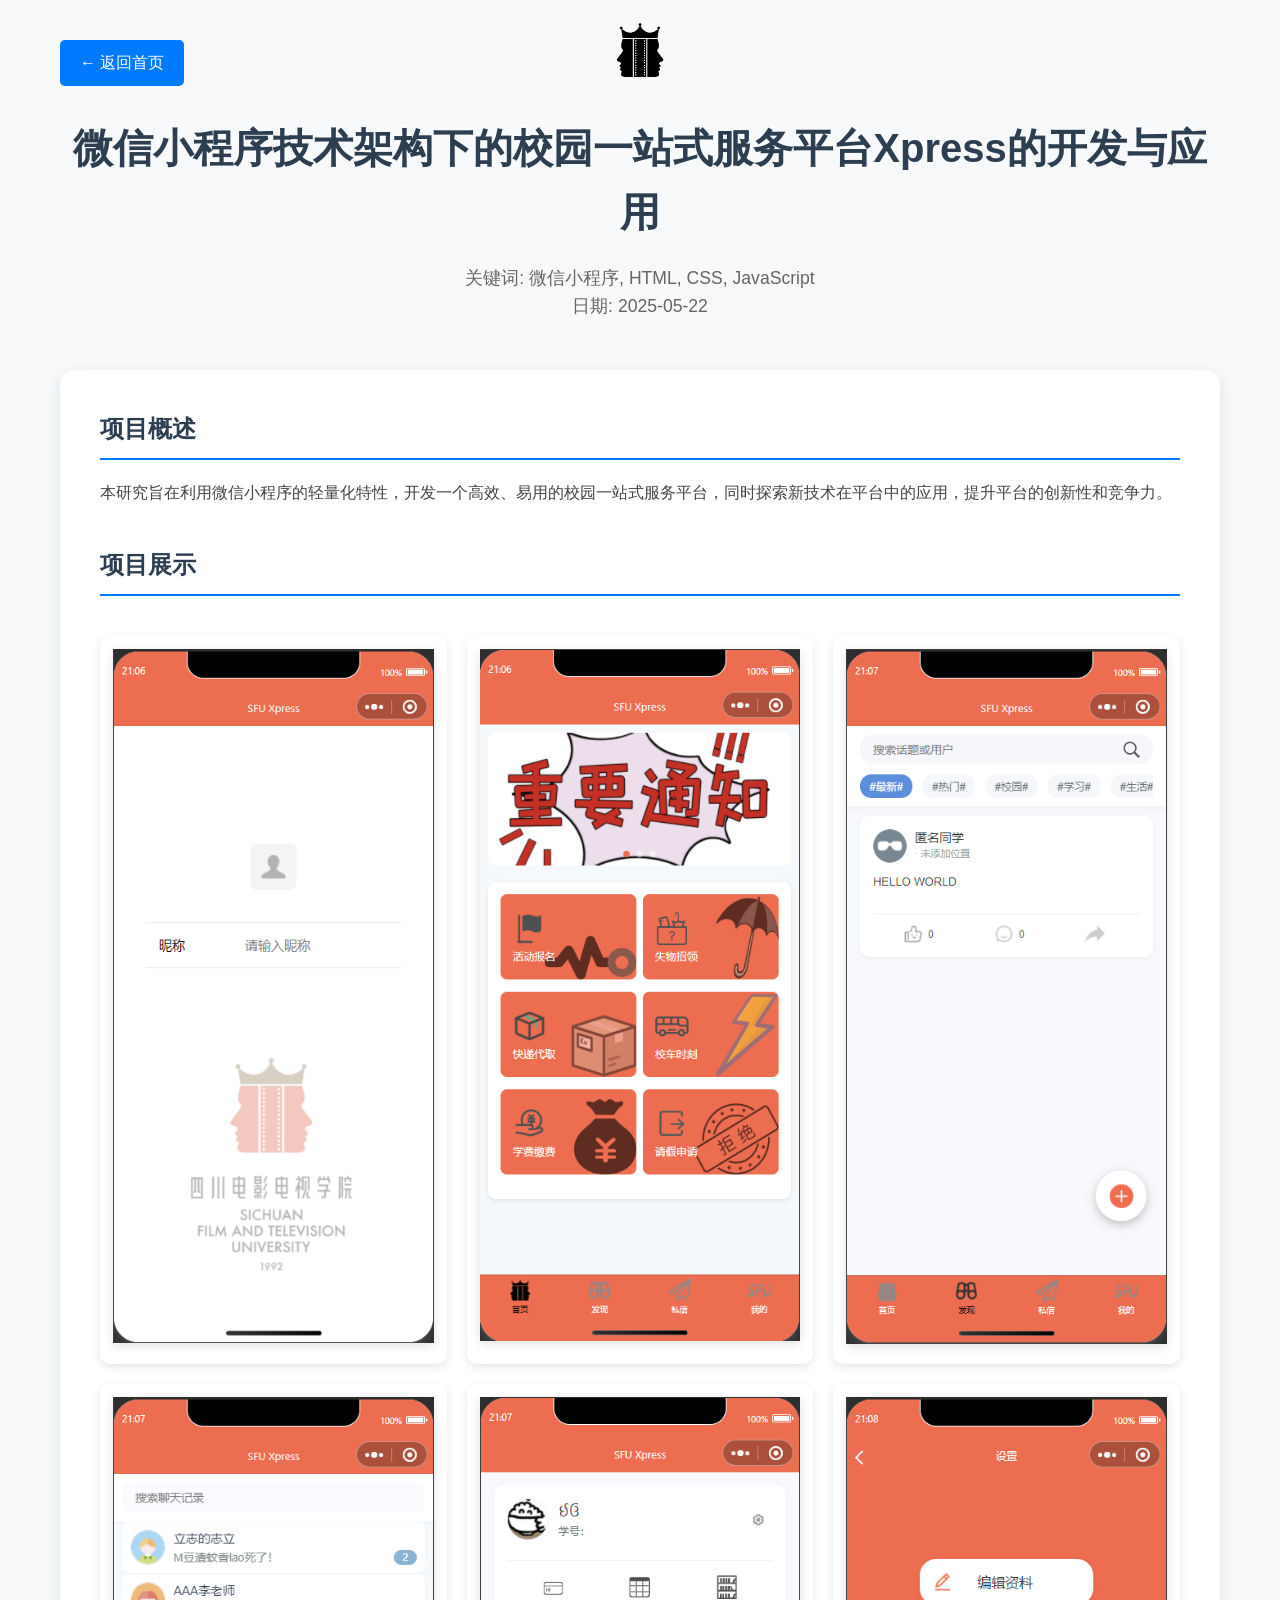
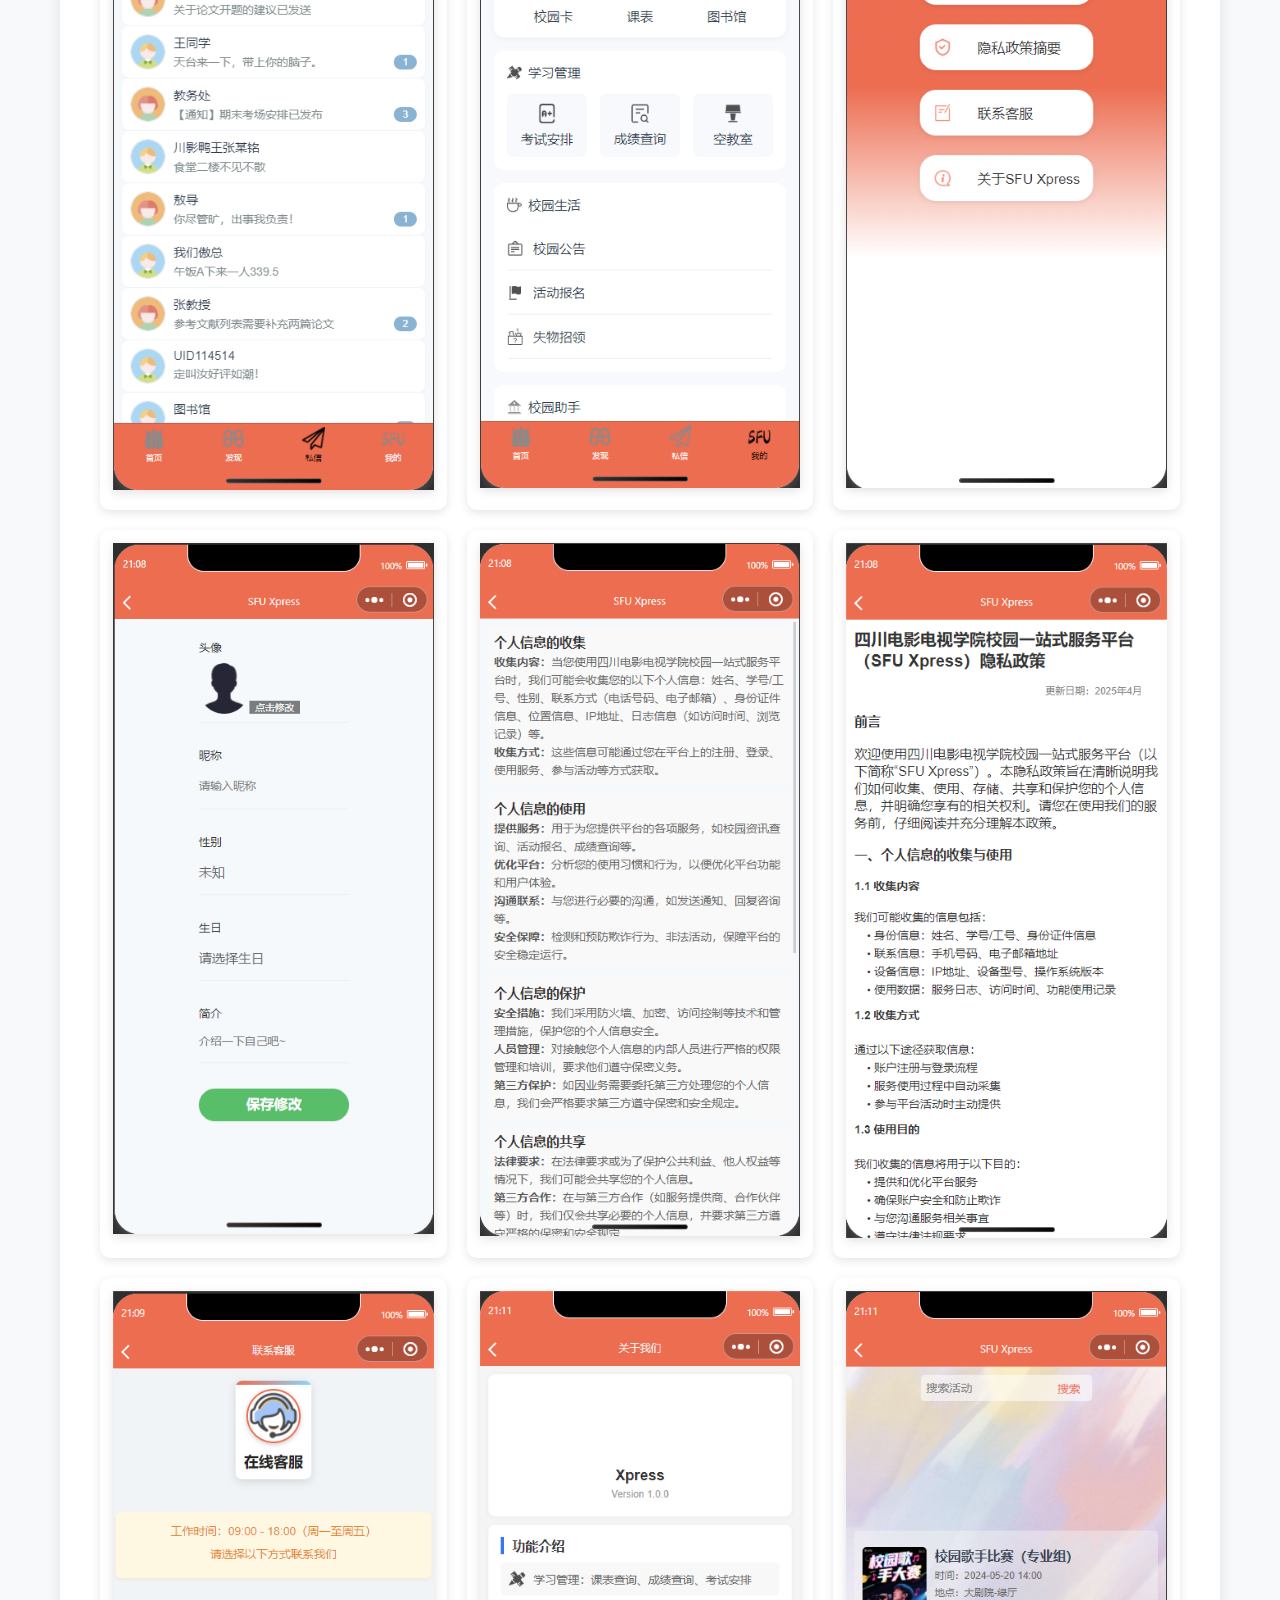
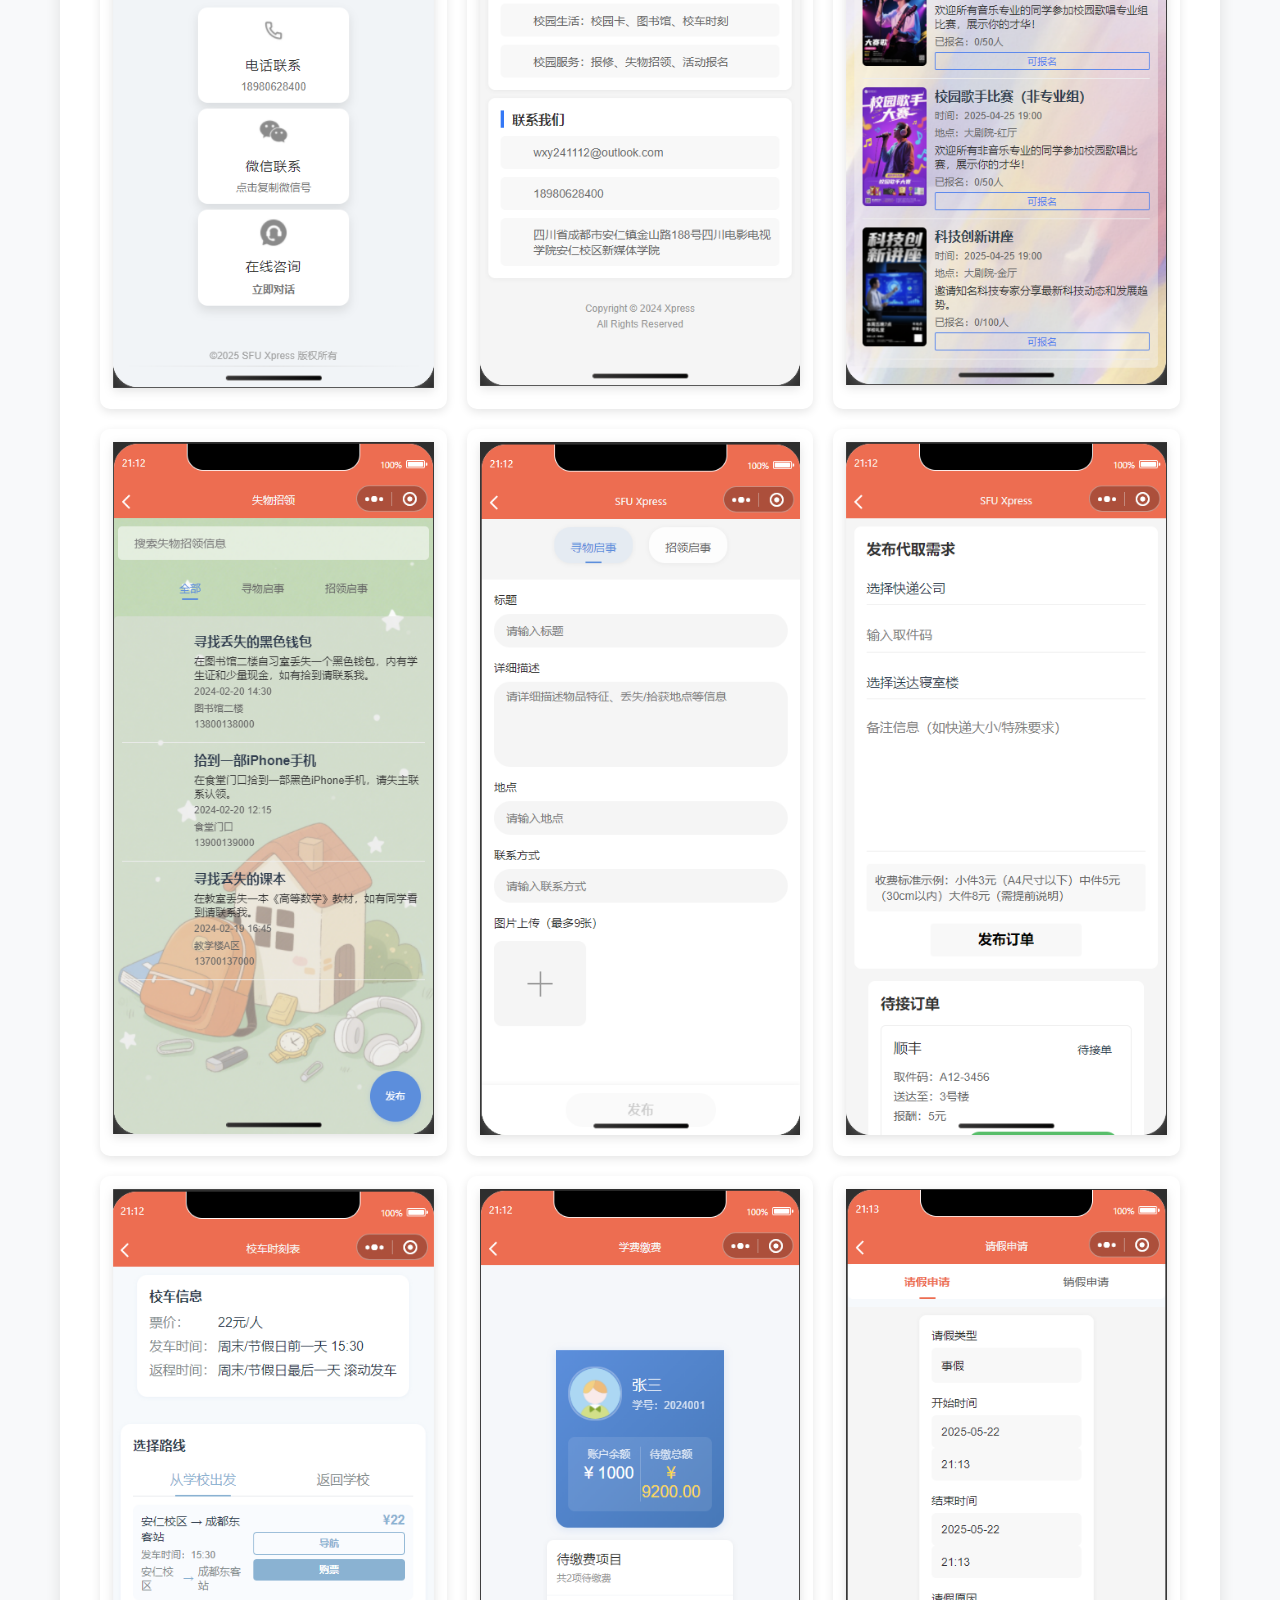
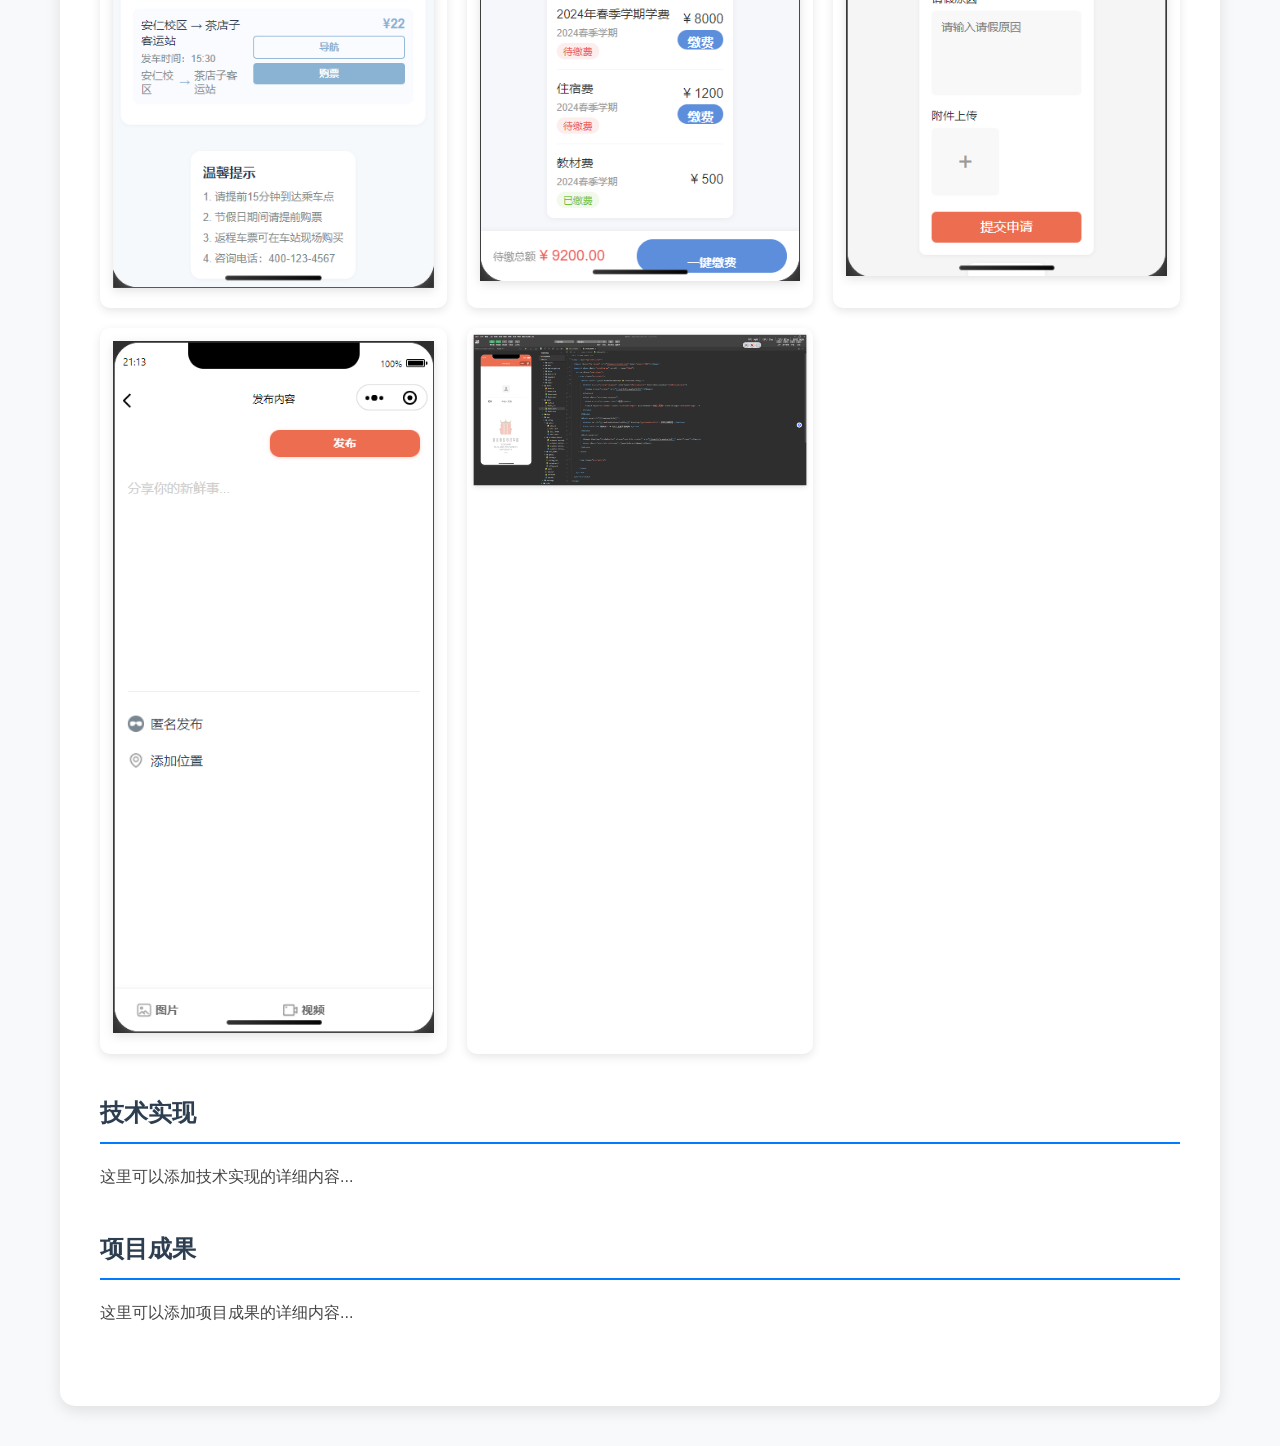
==== projects/project1.html @ 9599ce08 "Add files via upload" ====
<!DOCTYPE html>
<html lang="zh-CN">
<head>
    <meta charset="UTF-8">
    <meta name="viewport" content="width=device-width, initial-scale=1.0">
    <title>微信小程序技术架构下的校园一站式服务平台Xpress的开发与应用</title>
    <style>
        * {
            margin: 0;
            padding: 0;
            box-sizing: border-box;
            font-family: 'Segoe UI', Arial, sans-serif;
        }

        body {
            background-color: #f8f9fa;
            line-height: 1.6;
            color: #333;
        }

        .container {
            max-width: 1200px;
            margin: 0 auto;
            padding: 40px 20px;
        }

        .back-button {
            display: inline-block;
            padding: 10px 20px;
            background-color: #007bff;
            color: white;
            text-decoration: none;
            border-radius: 5px;
            margin-bottom: 30px;
            transition: background-color 0.3s;
        }

        .back-button:hover {
            background-color: #0056b3;
        }

        .project-header {
            text-align: center;
            margin-bottom: 50px;
        }

        .project-header h1 {
            font-size: 2.5em;
            color: #2c3e50;
            margin-bottom: 20px;
        }

        .project-header .meta {
            color: #666;
            font-size: 1.1em;
        }

        .project-content {
            background: white;
            padding: 40px;
            border-radius: 15px;
            box-shadow: 0 5px 15px rgba(0,0,0,0.1);
        }

        .image-gallery {
            display: grid;
            grid-template-columns: repeat(auto-fit, minmax(300px, 1fr));
            gap: 20px;
            margin: 40px 0;
        }

        .gallery-item {
            position: relative;
            overflow: hidden;
            border-radius: 10px;
            box-shadow: 0 3px 10px rgba(0,0,0,0.1);
        }

        .gallery-item img {
            width: 100%;
            height: auto;
            object-fit: contain;
            transition: transform 0.3s;
        }

        .gallery-item:hover img {
            transform: scale(1.05);
        }

        .section {
            margin-bottom: 40px;
        }

        .section h2 {
            color: #2c3e50;
            margin-bottom: 20px;
            padding-bottom: 10px;
            border-bottom: 2px solid #007bff;
        }

        .section p {
            margin-bottom: 15px;
            color: #444;
        }

        @media (max-width: 768px) {
            .container {
                padding: 20px;
            }

            .project-content {
                padding: 20px;
            }

            .image-gallery {
                grid-template-columns: 1fr;
            }
        }

        /* 修改logo样式 */
        .logo {
            position: absolute;
            top: 20px;
            left: 50%;
            transform: translateX(-50%);
            z-index: 1000;
        }
        .logo img {
            height: 60px;
        }
    </style>
</head>
<body>
    <div class="logo">
        <img src="../images/logo.png" alt="学校logo">
    </div>
    <div class="container">
        <a href="../index.html" class="back-button">← 返回首页</a>
        
        <div class="project-header">
            <h1>微信小程序技术架构下的校园一站式服务平台Xpress的开发与应用</h1>
            <div class="meta">
                <p>关键词: 微信小程序, HTML, CSS, JavaScript</p>
                <p>日期: 2025-05-22</p>
            </div>
        </div>

        <div class="project-content">
            <div class="section">
                <h2>项目概述</h2>
                <p>本研究旨在利用微信小程序的轻量化特性，开发一个高效、易用的校园一站式服务平台，同时探索新技术在平台中的应用，提升平台的创新性和竞争力。</p>
            </div>

            <div class="section">
                <h2>项目展示</h2>
                <div class="image-gallery">
                    <div class="gallery-item">
                        <img src="../images/1.png" alt="项目截图1">
                    </div>
                    <div class="gallery-item">
                        <img src="../images/2.png" alt="项目截图2">
                    </div>
                    <div class="gallery-item">
                        <img src="../images/3.png" alt="项目截图3">
                    </div>
                    <div class="gallery-item">
                        <img src="../images/4.png" alt="项目截图4">
                    </div>
                    <div class="gallery-item">
                        <img src="../images/5.png" alt="项目截图5">
                    </div>
                    <div class="gallery-item">
                        <img src="../images/6.png" alt="项目截图6">
                    </div>
                    <div class="gallery-item">
                        <img src="../images/7.png" alt="项目截图7">
                    </div>
                    <div class="gallery-item">
                        <img src="../images/8.png" alt="项目截图8">
                    </div>
                    <div class="gallery-item">
                        <img src="../images/9.png" alt="项目截图9">
                    </div>
                    <div class="gallery-item">
                        <img src="../images/10.png" alt="项目截图10">
                    </div>
                    <div class="gallery-item">
                        <img src="../images/11.png" alt="项目截图11">
                    </div>
                    <div class="gallery-item">
                        <img src="../images/12.png" alt="项目截图12">
                    </div>
                    <div class="gallery-item">
                        <img src="../images/13.png" alt="项目截图13">
                    </div>
                    <div class="gallery-item">
                        <img src="../images/14.png" alt="项目截图14">
                    </div>
                    <div class="gallery-item">
                        <img src="../images/15.png" alt="项目截图15">
                    </div>
                    <div class="gallery-item">
                        <img src="../images/16.png" alt="项目截图16">
                    </div>
                    <div class="gallery-item">
                        <img src="../images/17.png" alt="项目截图17">
                    </div>
                    <div class="gallery-item">
                        <img src="../images/18.png" alt="项目截图18">
                    </div>
                    <div class="gallery-item">
                        <img src="../images/19.png" alt="项目截图19">
                    </div>
                    <div class="gallery-item">
                        <img src="../images/20.png" alt="项目截图20">
                    </div>
                </div>
            </div>

            <div class="section">
                <h2>技术实现</h2>
                <p>这里可以添加技术实现的详细内容...</p>
            </div>

            <div class="section">
                <h2>项目成果</h2>
                <p>这里可以添加项目成果的详细内容...</p>
            </div>
        </div>
    </div>
</body>
</html>
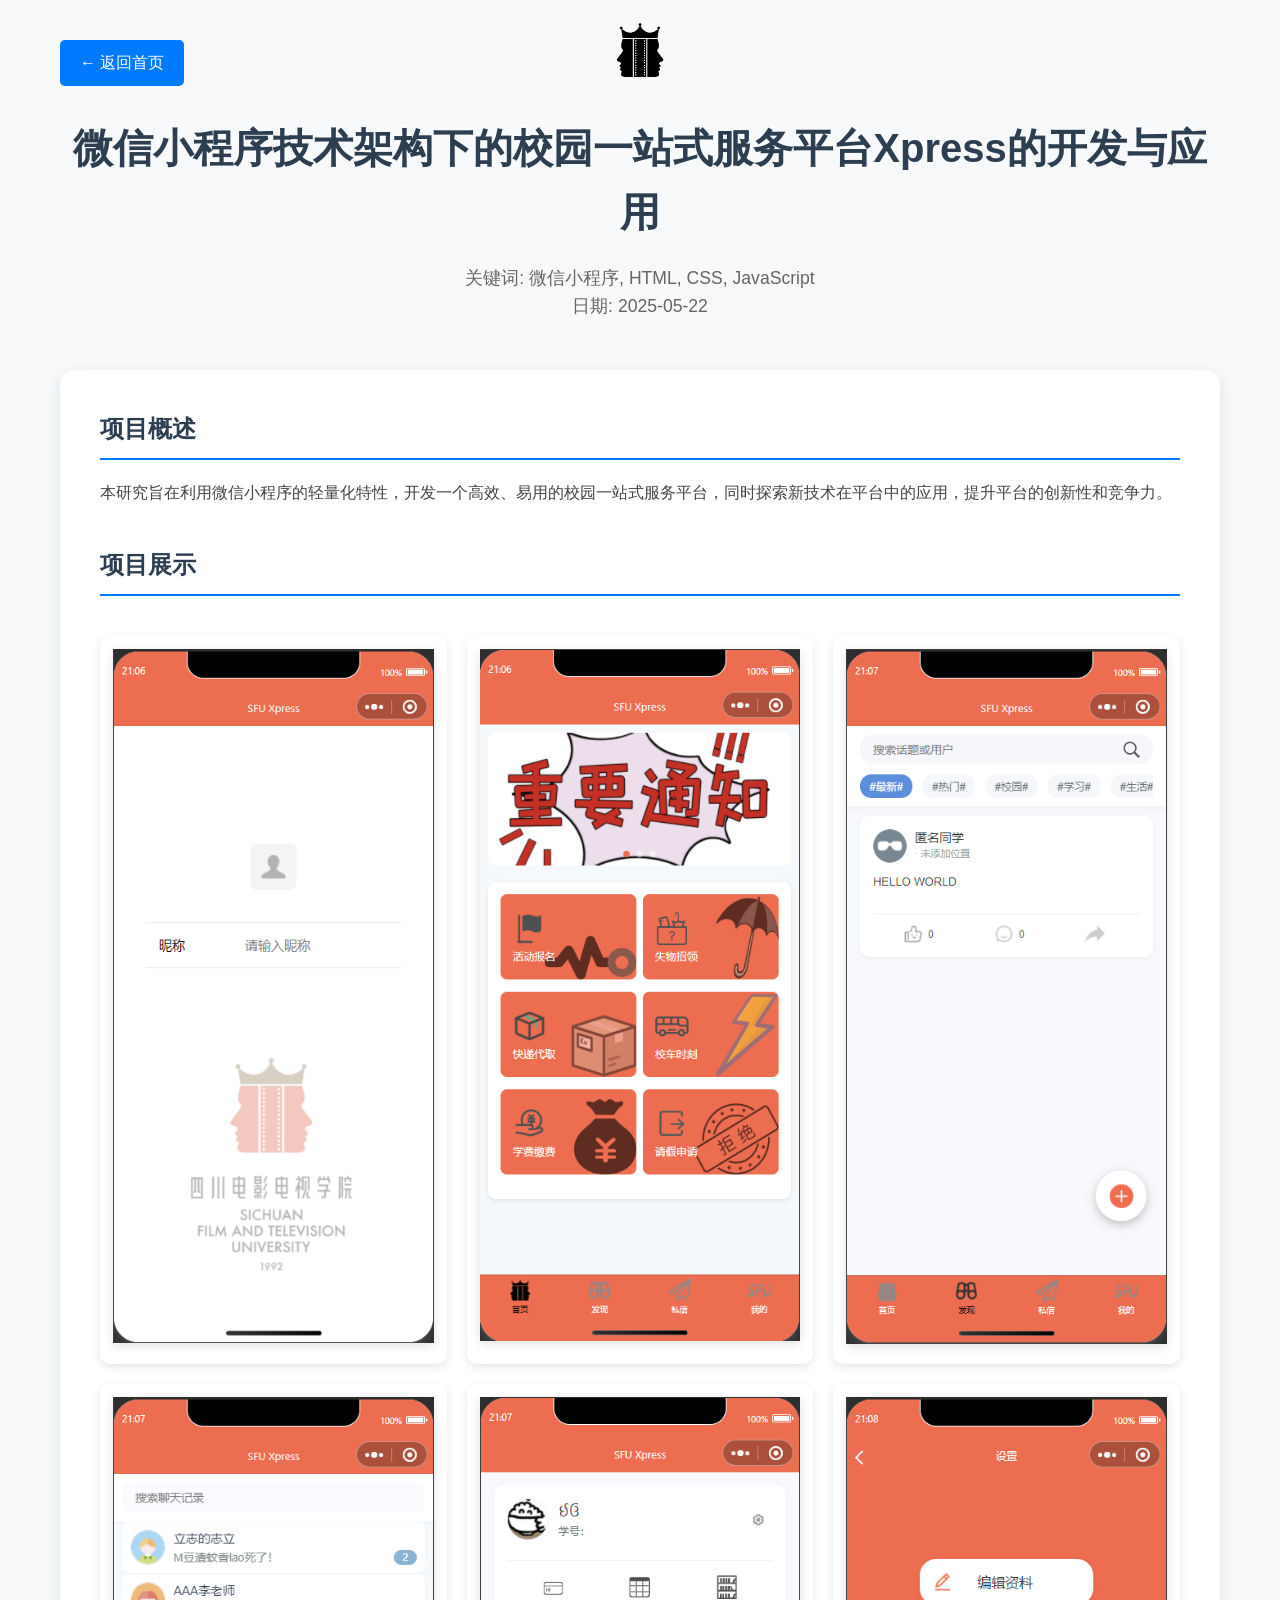
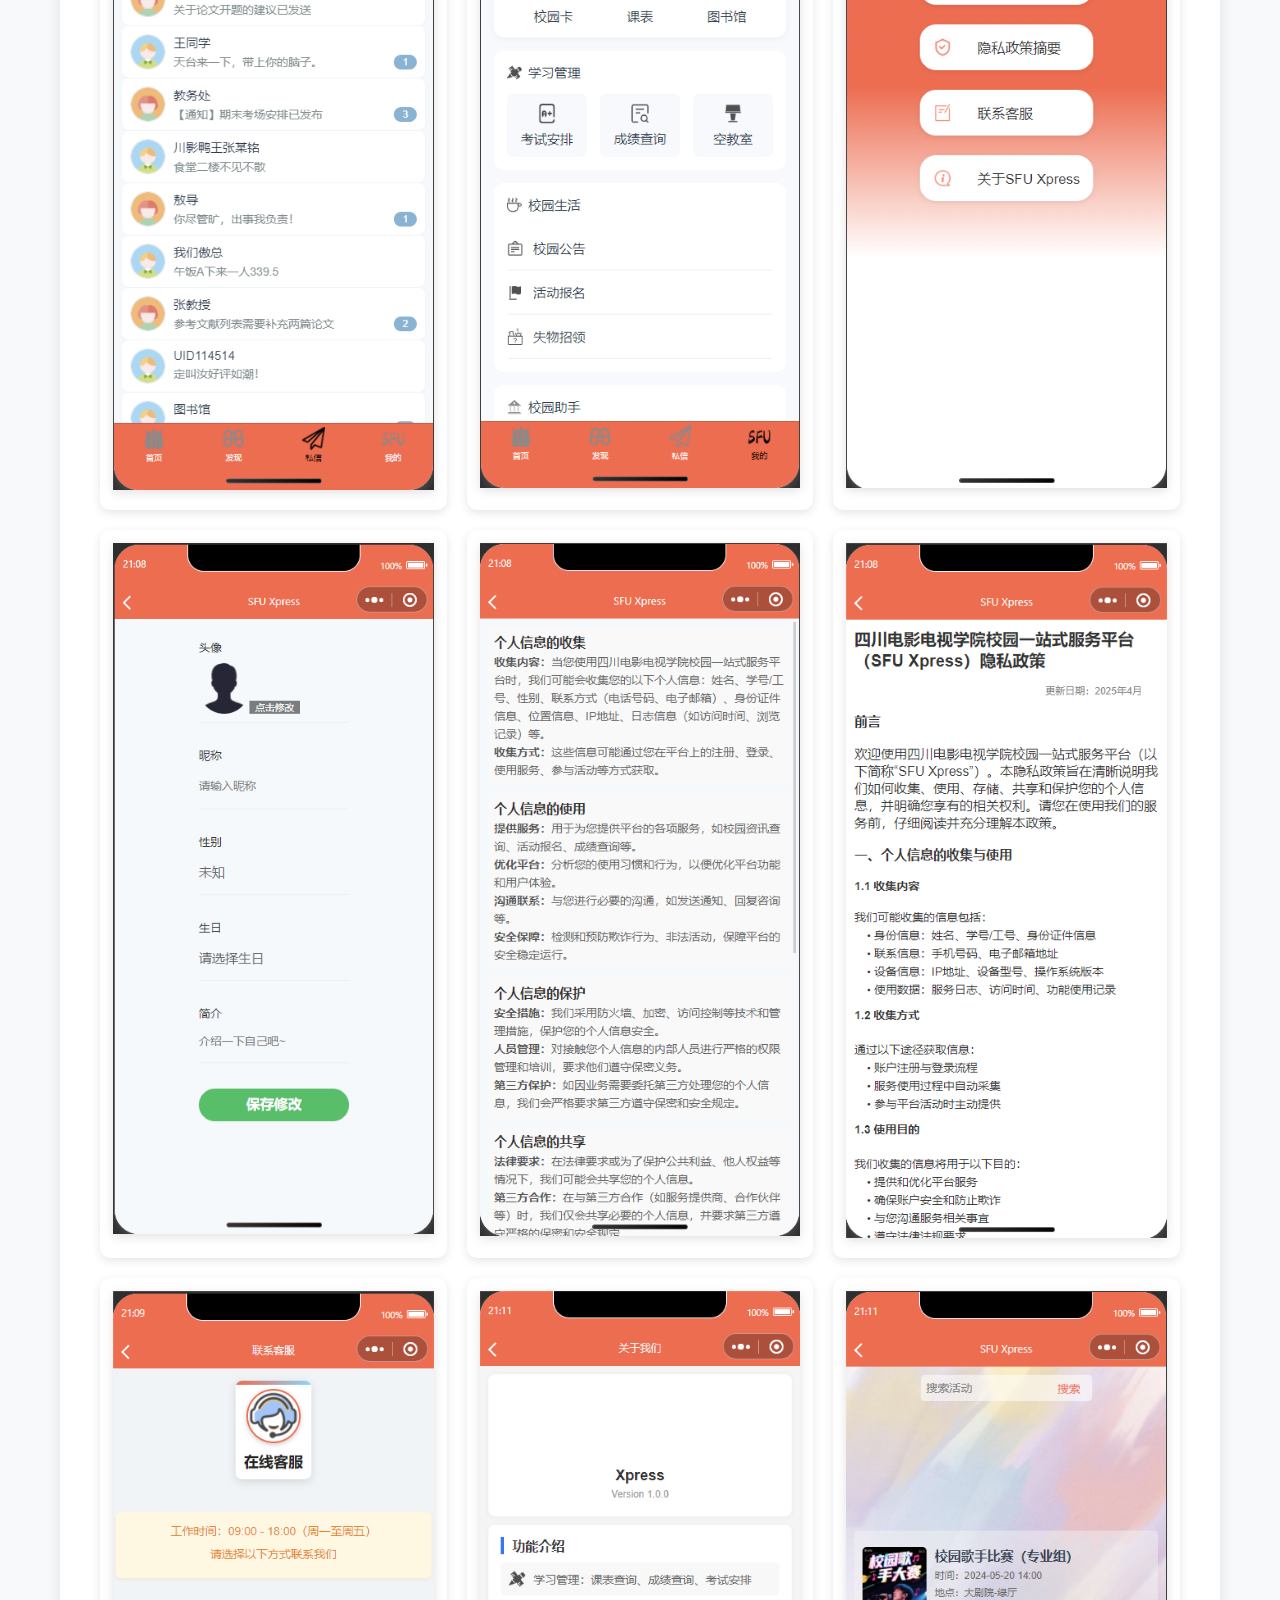
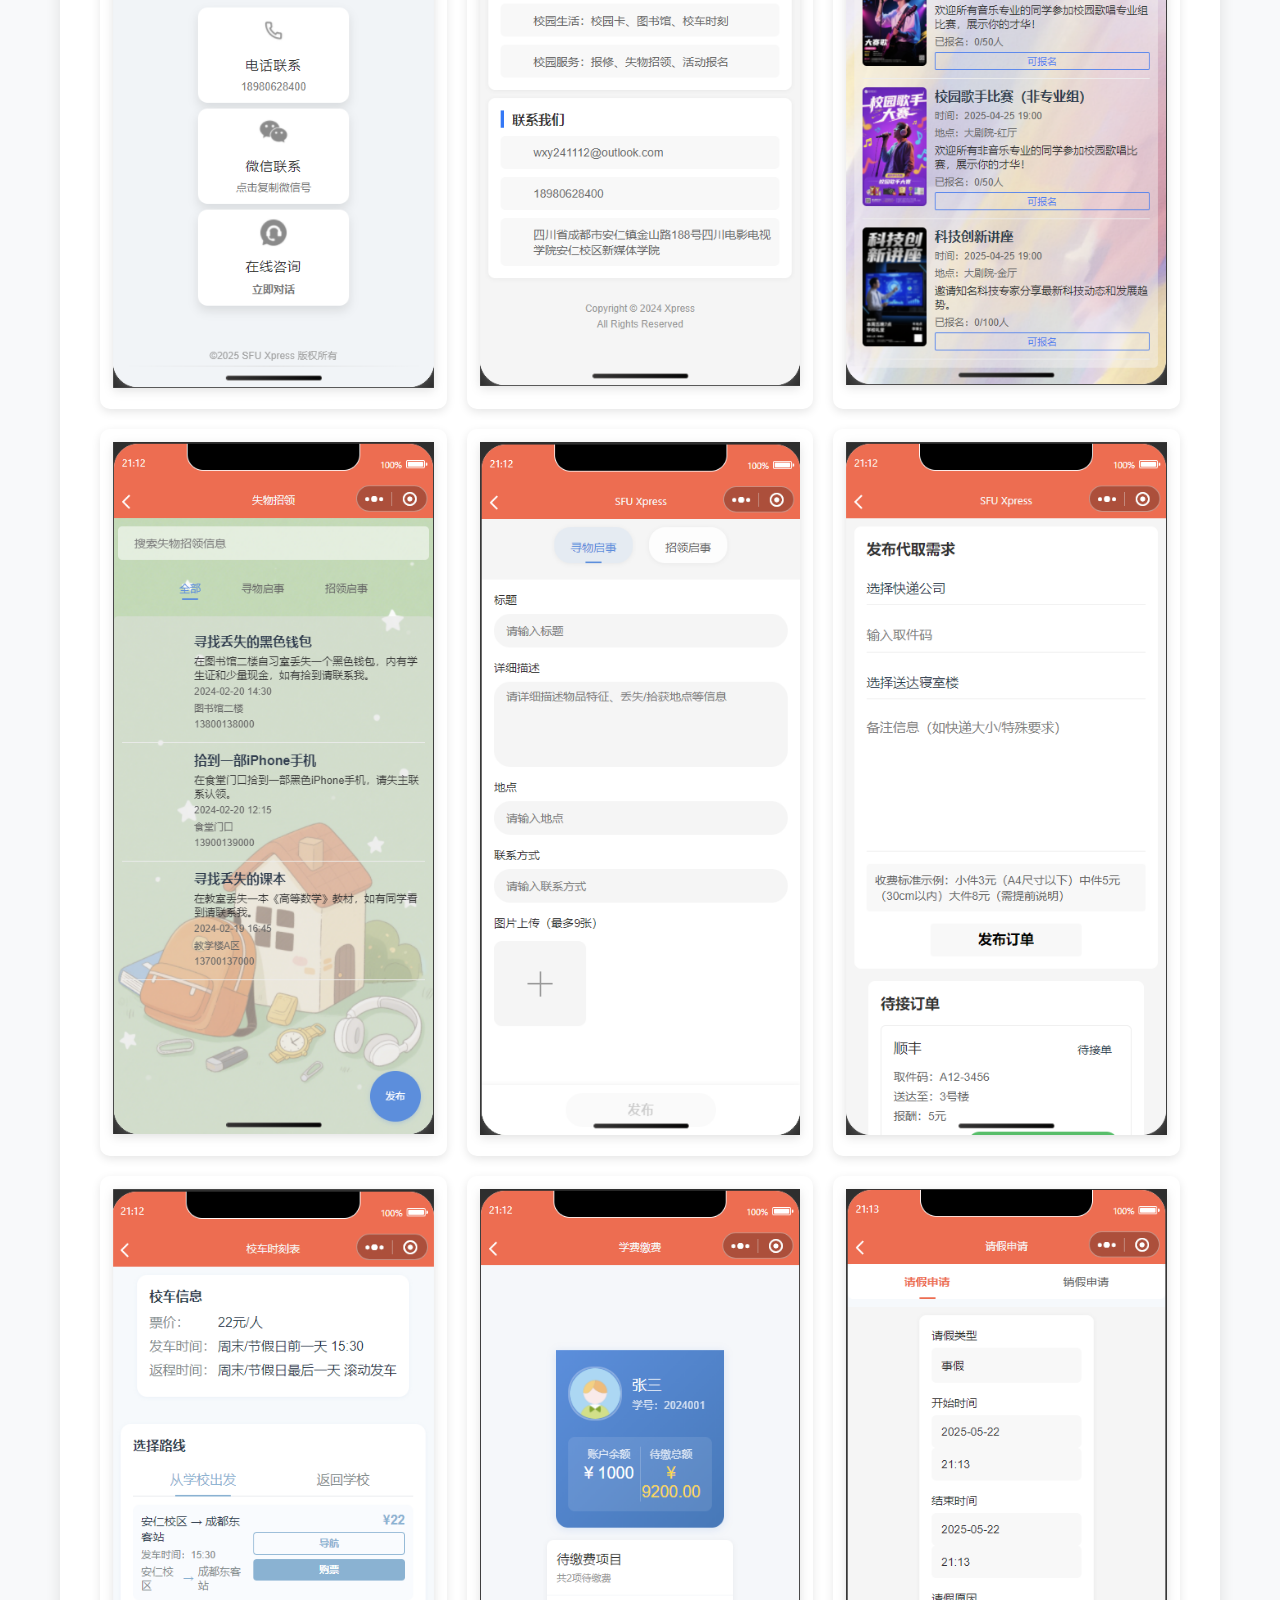
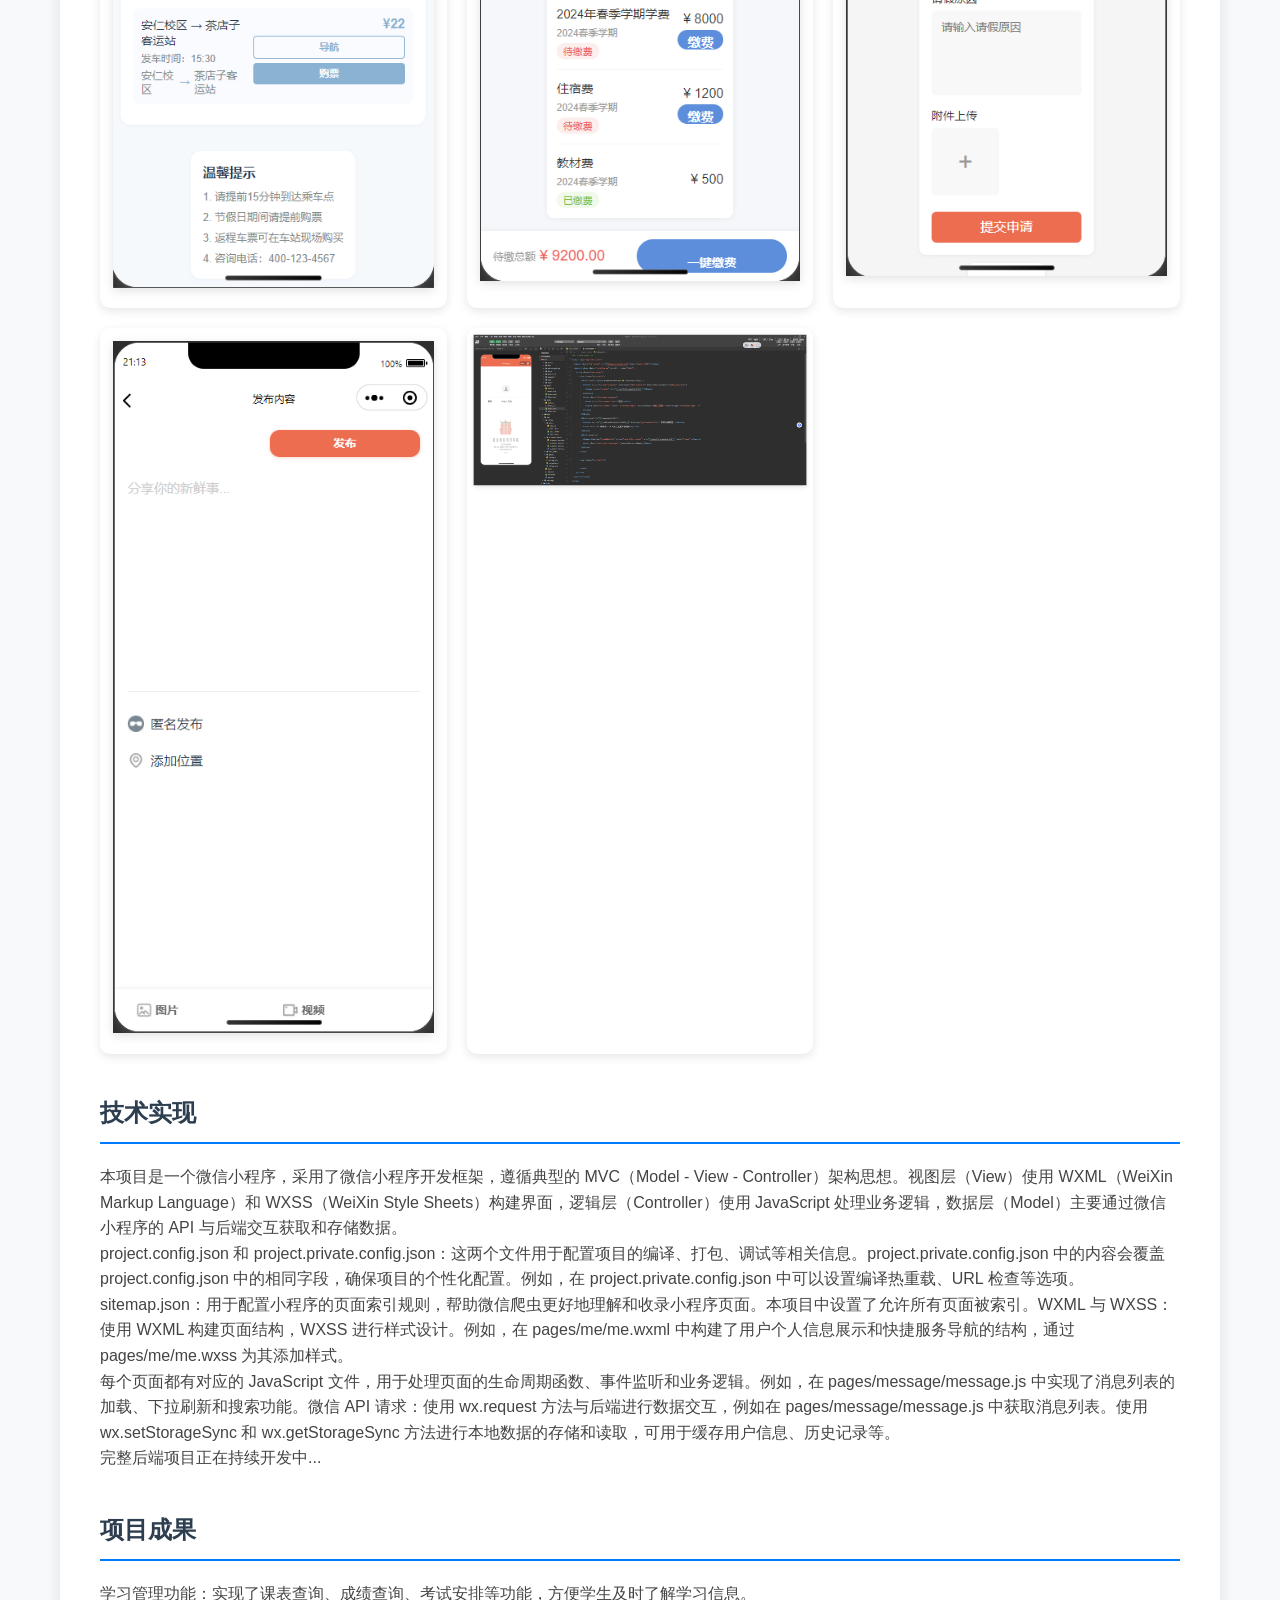
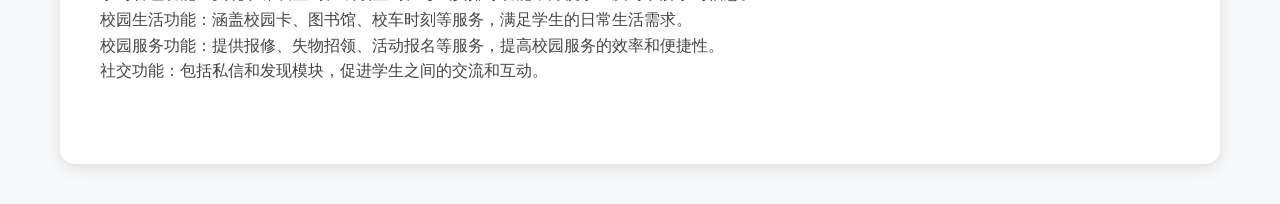
==== commit b2600f35: "Update project1.html details update" ====
--- a/projects/project1.html
+++ b/projects/project1.html
@@ -219,14 +219,23 @@
 
             <div class="section">
                 <h2>技术实现</h2>
-                <p>这里可以添加技术实现的详细内容...</p>
+                <p>本项目是一个微信小程序，采用了微信小程序开发框架，遵循典型的 MVC（Model - View - Controller）架构思想。视图层（View）使用 WXML（WeiXin Markup Language）和 WXSS（WeiXin Style Sheets）构建界面，逻辑层（Controller）使用 JavaScript 处理业务逻辑，数据层（Model）主要通过微信小程序的 API 与后端交互获取和存储数据。<br>
+
+                    project.config.json 和 project.private.config.json：这两个文件用于配置项目的编译、打包、调试等相关信息。project.private.config.json 中的内容会覆盖 project.config.json 中的相同字段，确保项目的个性化配置。例如，在 project.private.config.json 中可以设置编译热重载、URL 检查等选项。<br>
+                    sitemap.json：用于配置小程序的页面索引规则，帮助微信爬虫更好地理解和收录小程序页面。本项目中设置了允许所有页面被索引。WXML 与 WXSS：使用 WXML 构建页面结构，WXSS 进行样式设计。例如，在 pages/me/me.wxml 中构建了用户个人信息展示和快捷服务导航的结构，通过 pages/me/me.wxss 为其添加样式。<br>
+                    每个页面都有对应的 JavaScript 文件，用于处理页面的生命周期函数、事件监听和业务逻辑。例如，在 pages/message/message.js 中实现了消息列表的加载、下拉刷新和搜索功能。微信 API 请求：使用 wx.request 方法与后端进行数据交互，例如在 pages/message/message.js 中获取消息列表。使用 wx.setStorageSync 和 wx.getStorageSync 方法进行本地数据的存储和读取，可用于缓存用户信息、历史记录等。<br>
+                    完整后端项目正在持续开发中...
+                </p>
             </div>
 
             <div class="section">
                 <h2>项目成果</h2>
-                <p>这里可以添加项目成果的详细内容...</p>
+                <p>学习管理功能：实现了课表查询、成绩查询、考试安排等功能，方便学生及时了解学习信息。<br>
+                    校园生活功能：涵盖校园卡、图书馆、校车时刻等服务，满足学生的日常生活需求。<br>
+                    校园服务功能：提供报修、失物招领、活动报名等服务，提高校园服务的效率和便捷性。<br>
+                    社交功能：包括私信和发现模块，促进学生之间的交流和互动。</p>
             </div>
         </div>
     </div>
 </body>
-</html> +</html> 
